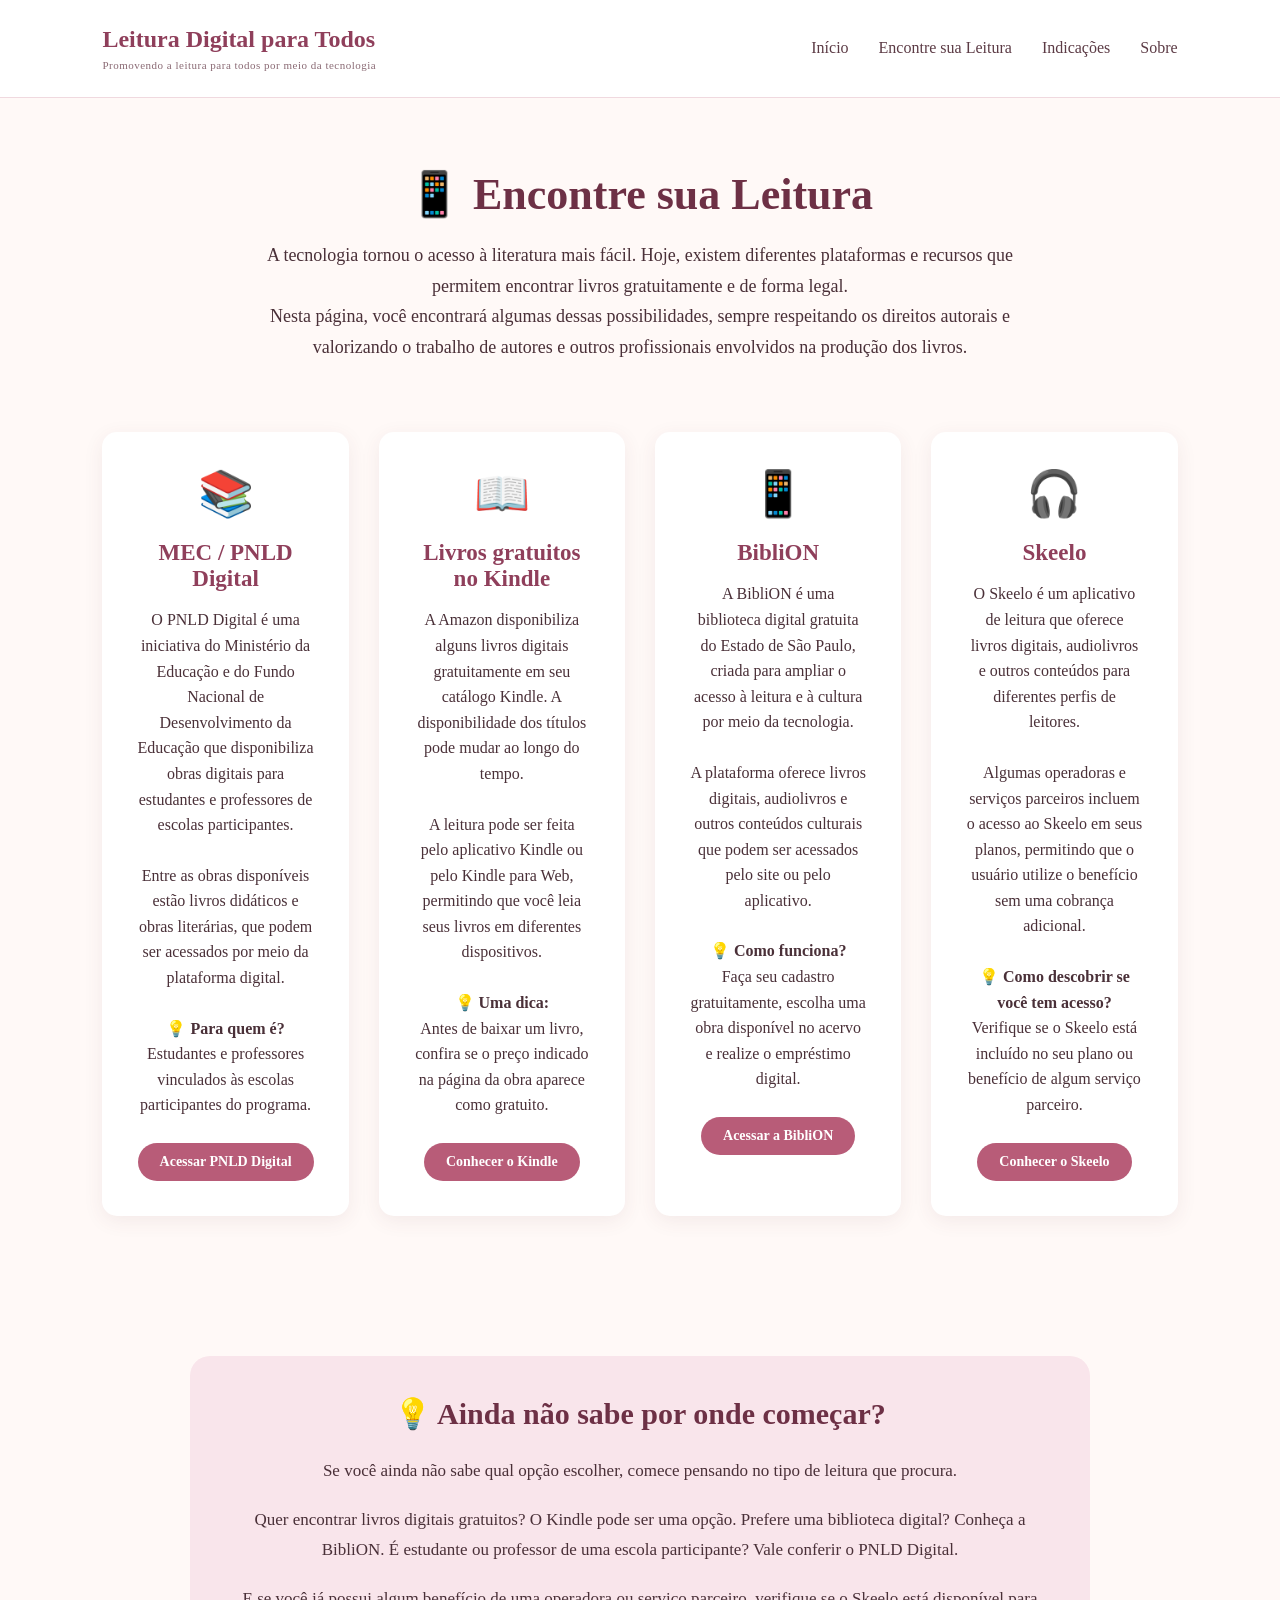
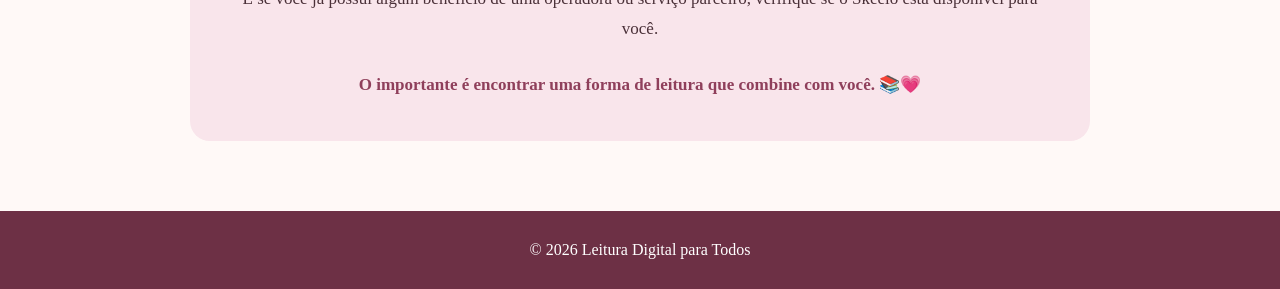
==== encontre.html @ 22017b5d "Criando a pagina Encontre sua Leitura" ====
<!DOCTYPE html>
<html lang="pt-BR">

<head>
    <meta charset="UTF-8">
    <meta name="viewport" content="width=device-width, initial-scale=1.0">

    <title>Encontre sua Leitura | Leitura Digital para Todos</title>

    <link rel="stylesheet" href="estilo.css">
</head>

<body>

    <header>

        <div class="logo">
            Leitura Digital para Todos
            <span>Promovendo a leitura para todos por meio da tecnologia</span>
        </div>

        <nav>
            <a href="index.html">Início</a>
            <a href="encontre.html">Encontre sua Leitura</a>
            <a href="#">Indicações</a>
            <a href="#">Sobre</a>
        </nav>

    </header>


    <main>

        <section class="pagina-intro">
    
            <h1>📱 Encontre sua Leitura</h1>
    
            <p>
                A tecnologia tornou o acesso à literatura mais fácil.
                Hoje, existem diferentes plataformas e recursos que permitem
                encontrar livros gratuitamente e de forma legal.
            </p>
    
            <p>
                Nesta página, você encontrará algumas dessas possibilidades,
                sempre respeitando os direitos autorais e valorizando o trabalho
                de autores e outros profissionais envolvidos na produção dos livros.
            </p>
    
        </section>
    
    
        <!-- PRIMEIRO CARD -->
    
        <section class="plataformas">
    
            <div class="plataforma-card">
    
                <span class="icone">📚</span>
    
                <h2>MEC / PNLD Digital</h2>
    
                <p>
                    O PNLD Digital é uma iniciativa do Ministério da Educação e do
                    Fundo Nacional de Desenvolvimento da Educação que disponibiliza
                    obras digitais para estudantes e professores de escolas participantes.
                </p>
    
                <p>
                    Entre as obras disponíveis estão livros didáticos e obras literárias,
                    que podem ser acessados por meio da plataforma digital.
                </p>
    
                <p>
                    <strong>💡 Para quem é?</strong><br>
                    Estudantes e professores vinculados às escolas participantes do programa.
                </p>
    
                <a href="#" class="botao">
                    Acessar PNLD Digital
                </a>
    
            </div>

        <!-- SEGUNDO CARD -->    
            
        <div class="plataforma-card">

            <span class="icone">📖</span>
        
            <h2>Livros gratuitos no Kindle</h2>
        
            <p>
                A Amazon disponibiliza alguns livros digitais gratuitamente
                em seu catálogo Kindle. A disponibilidade dos títulos pode
                mudar ao longo do tempo.
            </p>
        
            <p>
                A leitura pode ser feita pelo aplicativo Kindle ou pelo
                Kindle para Web, permitindo que você leia seus livros em
                diferentes dispositivos.
            </p>
        
            <p>
                <strong>💡 Uma dica:</strong><br>
                Antes de baixar um livro, confira se o preço indicado na
                página da obra aparece como gratuito.
            </p>
        
            <a href="#" class="botao">
                Conhecer o Kindle
            </a>
        
            </div>

        <!-- TERCEIRO CARD -->   


        <div class="plataforma-card">

            <span class="icone">📱</span>
        
            <h2>BibliON</h2>
        
            <p>
                A BibliON é uma biblioteca digital gratuita do Estado de São Paulo,
                criada para ampliar o acesso à leitura e à cultura por meio da tecnologia.
            </p>
        
            <p>
                A plataforma oferece livros digitais, audiolivros e outros conteúdos
                culturais que podem ser acessados pelo site ou pelo aplicativo.
            </p>
        
            <p>
                <strong>💡 Como funciona?</strong><br>
                Faça seu cadastro gratuitamente, escolha uma obra disponível
                no acervo e realize o empréstimo digital.
            </p>
        
            <a href="#" class="botao">
                Acessar a BibliON
            </a>
        
            </div>

        <!-- QUARTO CARD -->  

        <div class="plataforma-card">

            <span class="icone">🎧</span>
        
            <h2>Skeelo</h2>
        
            <p>
                O Skeelo é um aplicativo de leitura que oferece livros digitais,
                audiolivros e outros conteúdos para diferentes perfis de leitores.
            </p>
        
            <p>
                Algumas operadoras e serviços parceiros incluem o acesso ao
                Skeelo em seus planos, permitindo que o usuário utilize o benefício
                sem uma cobrança adicional.
            </p>
        
            <p>
                <strong>💡 Como descobrir se você tem acesso?</strong><br>
                Verifique se o Skeelo está incluído no seu plano ou benefício
                de algum serviço parceiro.
            </p>
        
            <a href="#" class="botao">
                Conhecer o Skeelo
            </a>
        
            </div>

            
        </section>

        <!-- DICAS -->  


        <section class="comeco">

            <h2>💡 Ainda não sabe por onde começar?</h2>
        
            <p>
                Se você ainda não sabe qual opção escolher, comece pensando
                no tipo de leitura que procura.
            </p>
        
            <p>
                Quer encontrar livros digitais gratuitos? O Kindle pode ser
                uma opção. Prefere uma biblioteca digital? Conheça a BibliON.
                É estudante ou professor de uma escola participante? Vale
                conferir o PNLD Digital.
            </p>
        
            <p>
                E se você já possui algum benefício de uma operadora ou serviço
                parceiro, verifique se o Skeelo está disponível para você.
            </p>
        
            <p class="frase-final">
                O importante é encontrar uma forma de leitura que combine
                com você. 📚💗
            </p>
        
        </section>
        
    
    
    </main>


    <footer>

        <p>
            © 2026 Leitura Digital para Todos
        </p>

    </footer>

</body>

</html>
---- estilo.css ----
* {
    margin: 0;
    padding: 0;
    box-sizing: border-box;
}

body {
    font-family: Georgia, 'Times New Roman', serif;
    background-color: #fff9f7;
    color: #4a3038;
}


/* CABEÇALHO */

header {
    background-color: #ffffff;
    padding: 25px 8%;
    display: flex;
    justify-content: space-between;
    align-items: center;
    border-bottom: 1px solid #f0d9df;
}

.logo {
    font-size: 24px;
    font-weight: bold;
    color: #8f3f5b;
    line-height: 1.2;
}

.logo span {
    display: block;
    font-size: 11px;
    font-weight: normal;
    color: #8a6a74;
    margin-top: 5px;
    letter-spacing: 0.5px;
}

nav {
    display: flex;
    gap: 30px;
}

nav a {
    text-decoration: none;
    color: #5c3b45;
    font-size: 16px;
}

nav a:hover {
    color: #b85c78;
}


/* ÁREA PRINCIPAL */

.hero {
    min-height: 500px;
    display: flex;
    align-items: center;
    padding: 70px 10%;
    background: linear-gradient(
        120deg,
        #f9dce5,
        #fff9f7
    );
}

.hero-text {
    max-width: 650px;
}

.hero h1 {
    font-size: 56px;
    line-height: 1.1;
    color: #6d3045;
    margin-bottom: 25px;
}

.hero p {
    font-size: 19px;
    line-height: 1.7;
    margin-bottom: 35px;
}


/* BOTÃO */

.botao {
    display: inline-block;
    background-color: #b85c78;
    color: white;
    padding: 15px 28px;
    border-radius: 30px;
    text-decoration: none;
    font-weight: bold;
}

.botao:hover {
    background-color: #8f3f5b;
}


/* APRESENTAÇÃO */

.apresentacao {
    text-align: center;
    max-width: 800px;
    margin: 80px auto;
    padding: 0 25px;
}

.apresentacao h2 {
    font-size: 36px;
    color: #6d3045;
    margin-bottom: 20px;
}

.apresentacao p {
    font-size: 18px;
    line-height: 1.8;
}


/* CARDS */

.destaques {
    display: flex;
    justify-content: center;
    gap: 30px;
    padding: 40px 8% 100px;
}

.card {
    background-color: white;
    padding: 35px;
    width: 30%;
    text-align: center;
    border-radius: 15px;
    box-shadow: 0 5px 20px rgba(100, 50, 70, 0.08);
}

.card span {
    font-size: 40px;
}

.card h3 {
    margin: 20px 0 15px;
    color: #8f3f5b;
}

.card p {
    line-height: 1.6;
}


/* RODAPÉ */

footer {
    text-align: center;
    padding: 30px;
    background-color: #6d3045;
    color: white;
}

/* PÁGINA ENCONTRE SUA LEITURA */

.pagina-intro {
    text-align: center;
    max-width: 800px;
    margin: 70px auto 50px;
    padding: 0 25px;
}

.pagina-intro h1 {
    font-size: 44px;
    color: #6d3045;
    margin-bottom: 20px;
}

.pagina-intro p {
    font-size: 18px;
    line-height: 1.7;
}


/* PLATAFORMAS */

.plataformas {
    display: flex;
    justify-content: center;
    gap: 30px;
    padding: 20px 8% 70px;
}

.plataforma-card {
    background-color: white;
    width: 30%;
    padding: 35px;
    text-align: center;
    border-radius: 15px;
    box-shadow: 0 5px 20px rgba(100, 50, 70, 0.08);
}

.plataforma-card .icone {
    font-size: 45px;
}

.plataforma-card h2 {
    color: #8f3f5b;
    font-size: 23px;
    margin: 20px 0 15px;
}

.plataforma-card p {
    line-height: 1.6;
    margin-bottom: 25px;
}


/* BOTÕES DOS CARDS */

.plataforma-card .botao {
    padding: 11px 22px;
    font-size: 14px;
}


/* DICA */

.dica-leitura {
    max-width: 800px;
    margin: 20px auto 90px;
    padding: 40px;
    background-color: #f9dce5;
    border-radius: 15px;
    text-align: center;
}

.dica-leitura h2 {
    color: #6d3045;
    margin-bottom: 20px;
}

.dica-leitura p {
    line-height: 1.7;
    margin-bottom: 12px;
}

/* ENCERRAMENTO DA PÁGINA ENCONTRE SUA LEITURA */

.comeco {
    max-width: 900px;
    margin: 70px auto;
    padding: 40px;
    text-align: center;
    background-color: #f9e5eb;
    border-radius: 20px;
}

.comeco h2 {
    color: #6d3045;
    font-size: 30px;
    margin-bottom: 25px;
}

.comeco p {
    color: #4a3038;
    font-size: 17px;
    line-height: 1.8;
    margin-bottom: 18px;
}

.comeco .frase-final {
    color: #8f3f5b;
    font-weight: bold;
    margin-top: 25px;
    margin-bottom: 0;
}
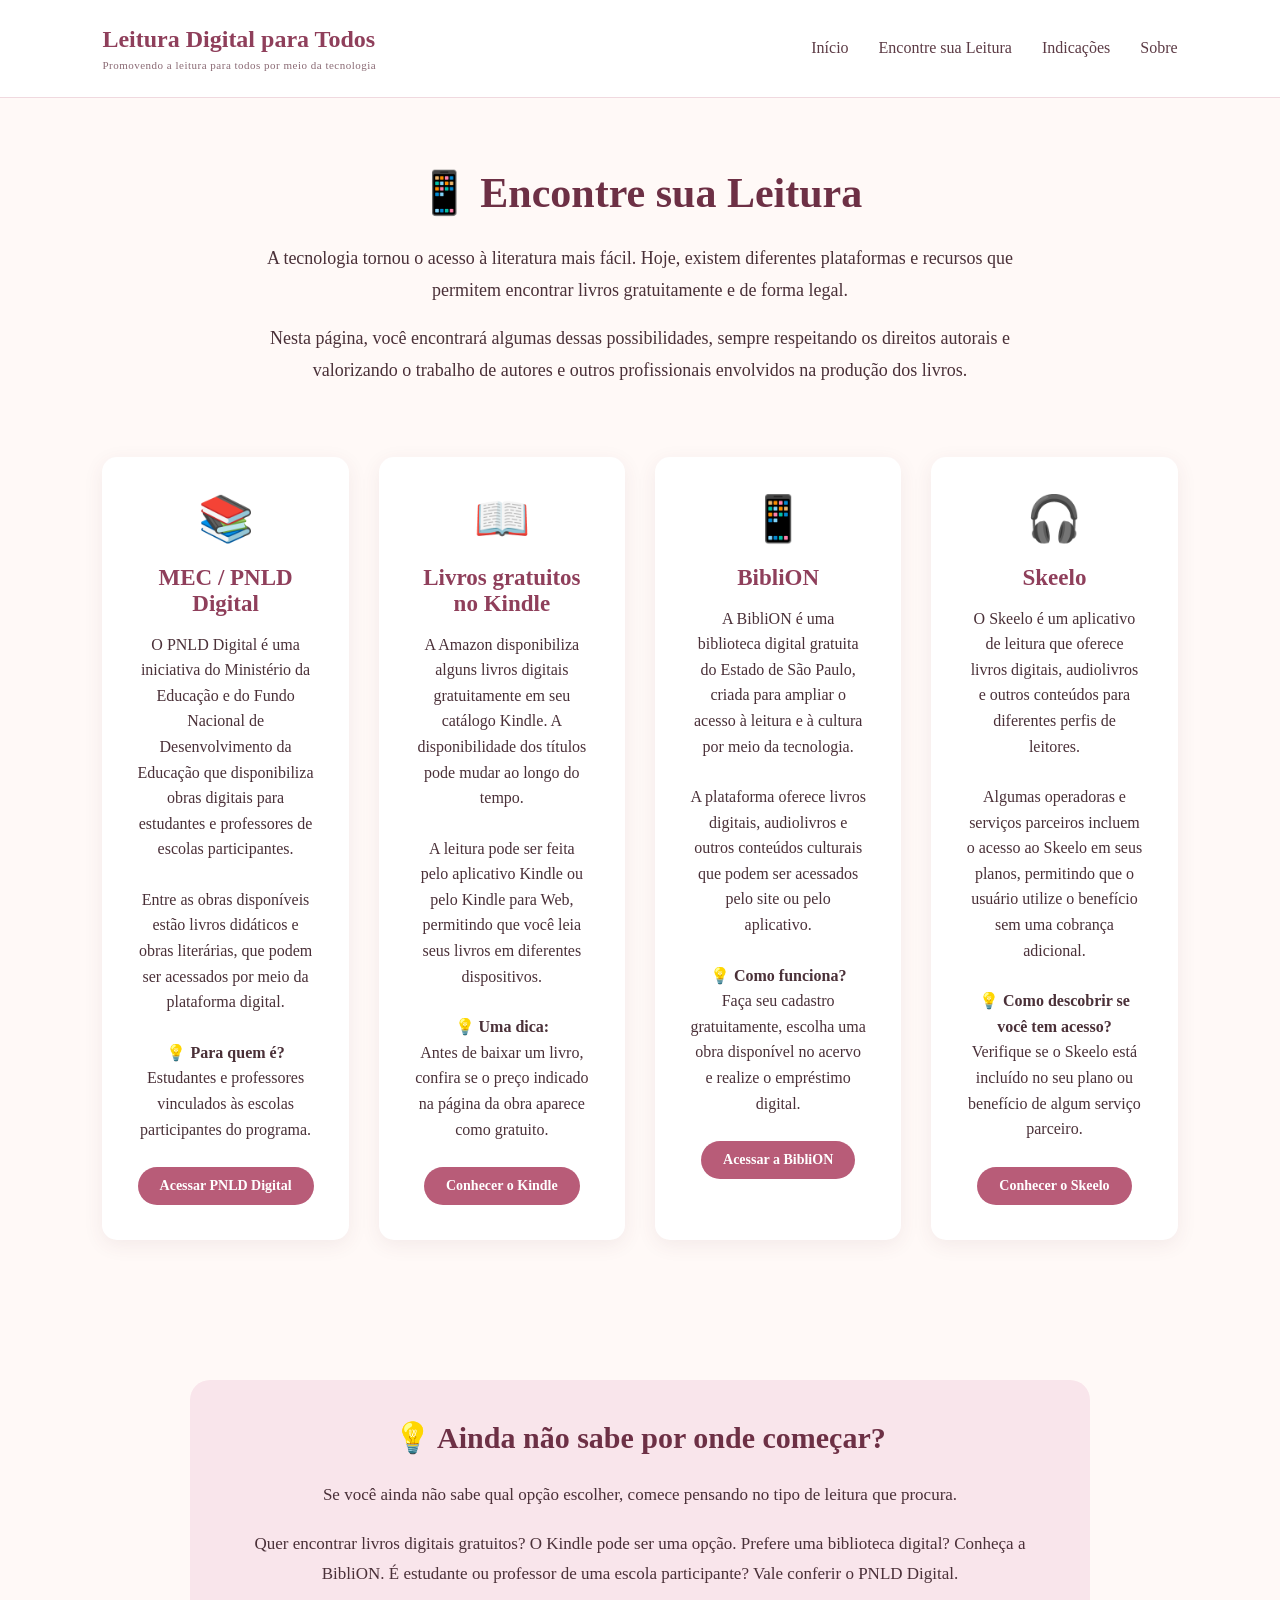
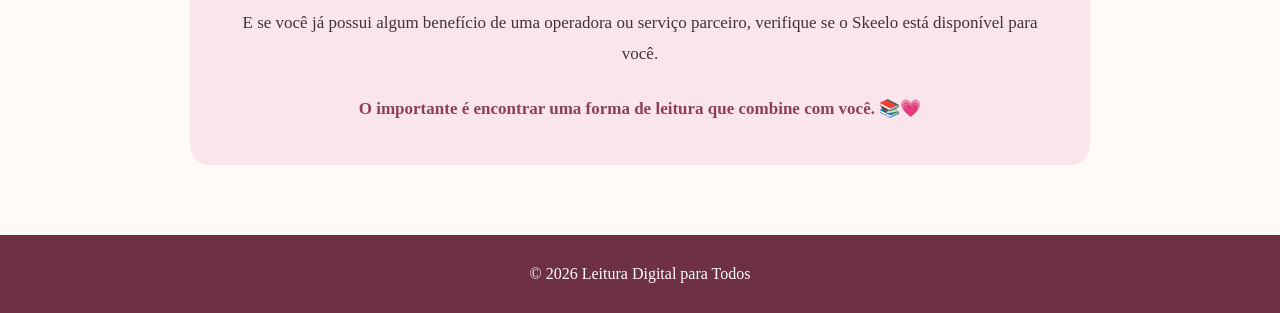
==== commit ce6d0dc8: "Páginas: Encontre sua Leitura e Indicações" ====
--- a/encontre.html
+++ b/encontre.html
@@ -22,7 +22,7 @@
         <nav>
             <a href="index.html">Início</a>
             <a href="encontre.html">Encontre sua Leitura</a>
-            <a href="#">Indicações</a>
+            <a href="indicacoes.html">Indicações</a>              
             <a href="#">Sobre</a>
         </nav>
 
@@ -76,7 +76,7 @@
                     Estudantes e professores vinculados às escolas participantes do programa.
                 </p>
     
-                <a href="#" class="botao">
+                <a href="https://pnld.fnde.gov.br/" class="botao" target="_blank" rel="noopener noreferrer">
                     Acessar PNLD Digital
                 </a>
     
@@ -108,7 +108,7 @@
                 página da obra aparece como gratuito.
             </p>
         
-            <a href="#" class="botao">
+            <a href="https://www.amazon.com.br/eBooks-Gratuitos-Portugu%C3%AAs-Loja-Kindle/s?rh=n%3A6311441011%2Cp_n_feature_browse-bin%3A6406078011" class="botao" target="_blank" rel="noopener noreferrer">
                 Conhecer o Kindle
             </a>
         
@@ -139,7 +139,7 @@
                 no acervo e realize o empréstimo digital.
             </p>
         
-            <a href="#" class="botao">
+            <a href="https://www.biblion.org.br/" class="botao" target="_blank" rel="noopener noreferrer">
                 Acessar a BibliON
             </a>
         
@@ -170,7 +170,7 @@
                 de algum serviço parceiro.
             </p>
         
-            <a href="#" class="botao">
+            <a href="https://skeelo.com/pt/" class="botao" target="_blank" rel="noopener noreferrer">
                 Conhecer o Skeelo
             </a>
         
--- a/estilo.css
+++ b/estilo.css
@@ -280,4 +280,94 @@
     margin-bottom: 0;
 }
 
-
+/* ============================= */
+/* PÁGINA DE INDICAÇÕES */
+/* ============================= */
+
+.pagina-intro {
+    max-width: 850px;
+    margin: 70px auto 50px;
+    padding: 0 25px;
+    text-align: center;
+}
+
+.pagina-intro h1 {
+    font-size: 42px;
+    color: #6d3045;
+    margin-bottom: 25px;
+}
+
+.pagina-intro p {
+    font-size: 18px;
+    line-height: 1.8;
+    margin-bottom: 15px;
+}
+
+
+/* CATEGORIAS */
+
+.categoria-livros {
+    max-width: 1100px;
+    margin: 70px auto;
+    padding: 0 30px;
+}
+
+.categoria-livros h2 {
+    color: #8f3f5b;
+    font-size: 30px;
+    margin-bottom: 30px;
+    text-align: center;
+}
+
+
+/* ÁREA DOS LIVROS */
+
+.livros {
+    display: flex;
+    flex-wrap: wrap;
+    justify-content: center;
+    gap: 25px;
+}
+
+
+/* CARD DO LIVRO */
+
+.livro-card {
+    background-color: #ffffff;
+    width: 300px;
+    padding: 28px;
+    border-radius: 18px;
+    box-shadow: 0 5px 20px rgba(100, 50, 70, 0.08);
+    text-align: center;
+}
+
+.livro-card h3 {
+    color: #6d3045;
+    font-size: 22px;
+    margin-bottom: 10px;
+}
+
+.livro-card .autor {
+    color: #8f3f5b;
+    font-style: italic;
+    margin-bottom: 18px;
+}
+
+.livro-card p {
+    line-height: 1.6;
+    font-size: 16px;
+}
+
+.livro-card .faixa-etaria {
+    color: #8f3f5b;
+    font-weight: bold;
+    margin-bottom: 15px;
+}
+
+
+/* FINAL DA PÁGINA */
+
+.categoria-livros:last-of-type {
+    margin-bottom: 100px;
+}
+
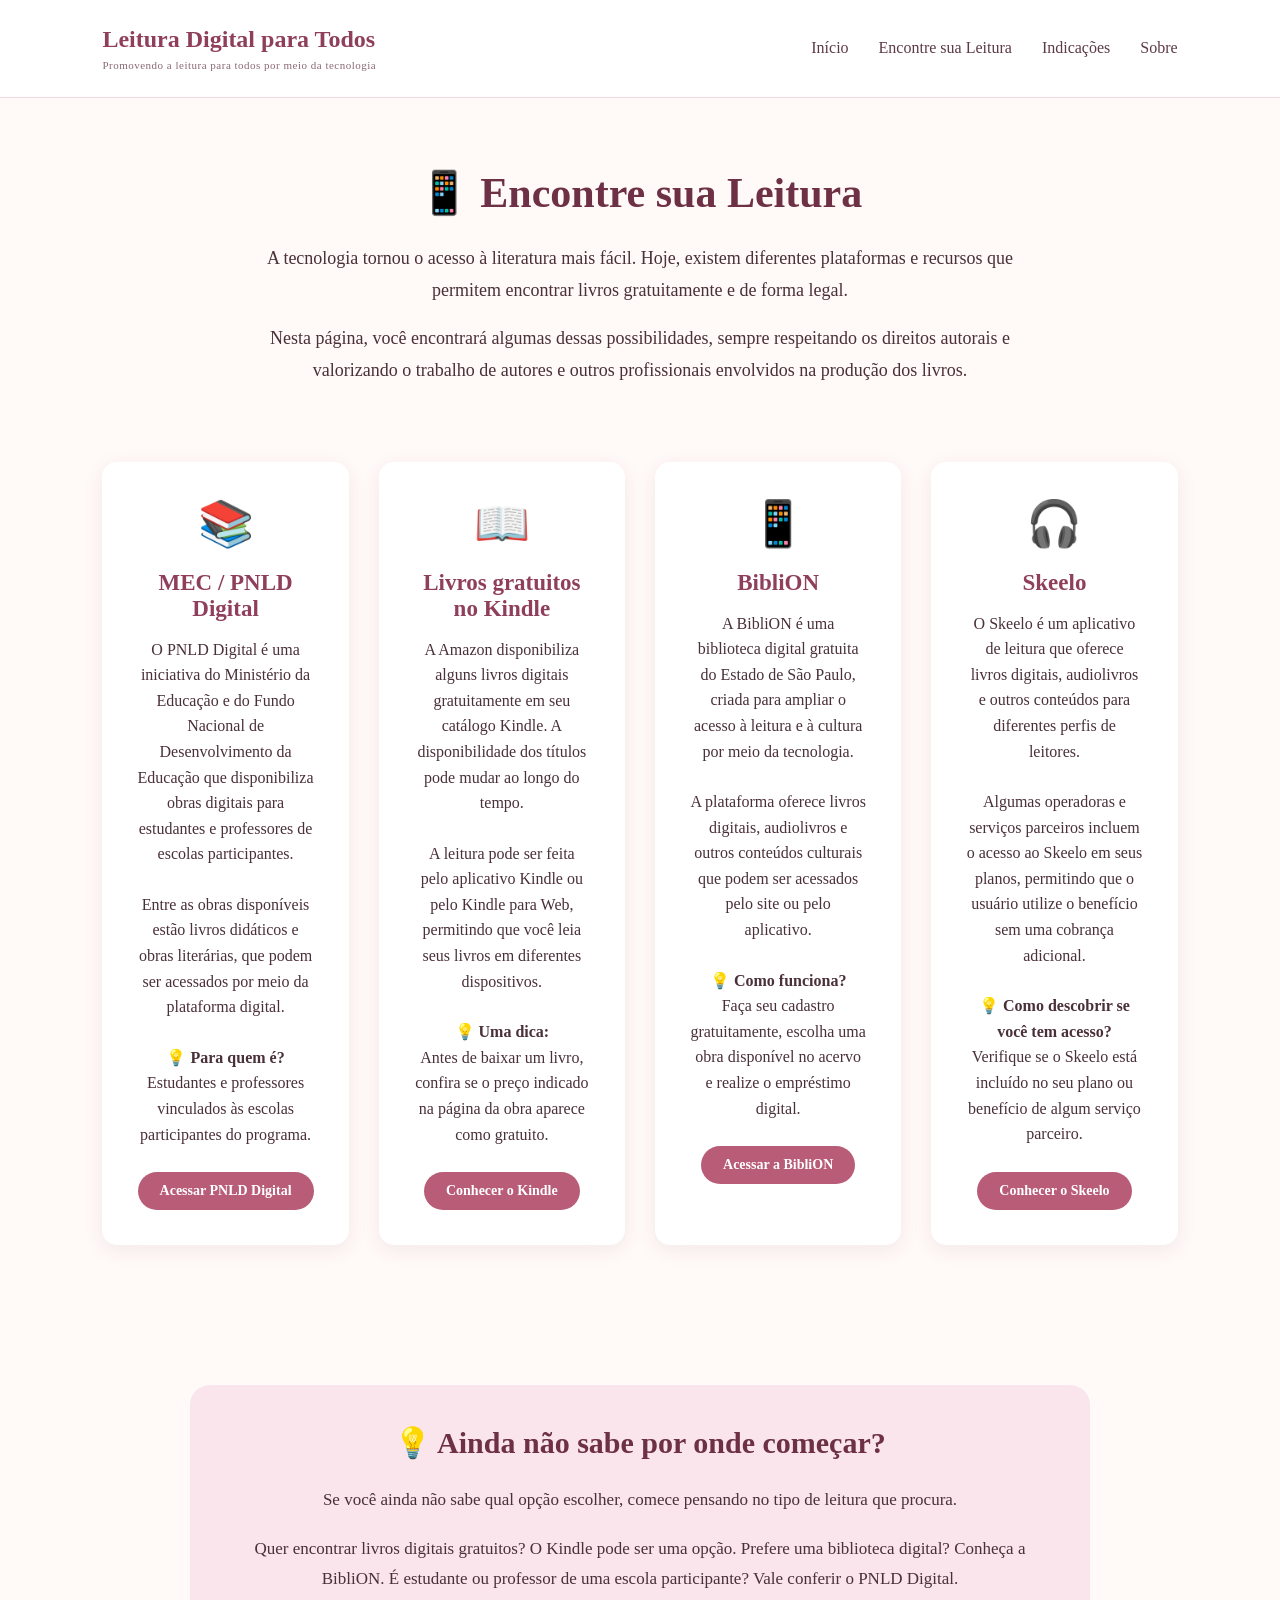
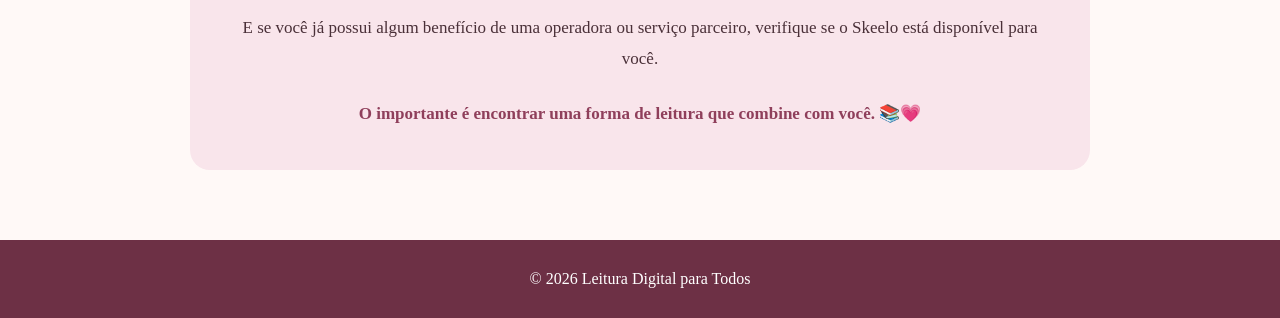
==== commit 53980a15: "Ajustando algumas paginas e criando a pagina Sobre." ====
--- a/encontre.html
+++ b/encontre.html
@@ -23,7 +23,7 @@
             <a href="index.html">Início</a>
             <a href="encontre.html">Encontre sua Leitura</a>
             <a href="indicacoes.html">Indicações</a>              
-            <a href="#">Sobre</a>
+            <a href="sobre.html">Sobre</a>
         </nav>
 
     </header>
--- a/estilo.css
+++ b/estilo.css
@@ -286,7 +286,7 @@
 
 .pagina-intro {
     max-width: 850px;
-    margin: 70px auto 50px;
+    margin: 70px auto 55px;
     padding: 0 25px;
     text-align: center;
 }
@@ -307,67 +307,379 @@
 /* CATEGORIAS */
 
 .categoria-livros {
+    max-width: 1150px;
+    margin: 75px auto;
+    padding: 0 30px;
+}
+
+.categoria-livros h2 {
+    color: #8f3f5b;
+    font-size: 30px;
+    margin-bottom: 32px;
+    text-align: center;
+}
+
+
+/* ÁREA DOS LIVROS */
+
+.livros {
+    display: flex;
+    justify-content: center;
+    align-items: stretch;
+    gap: 25px;
+}
+
+
+/* CARD DO LIVRO */
+
+.livro-card {
+    background-color: #ffffff;
+    width: 100%;
+    max-width: 350px;
+    min-height: 330px;
+    padding: 30px 27px;
+    border-radius: 18px;
+    box-shadow: 0 5px 20px rgba(100, 50, 70, 0.08);
+    text-align: center;
+
+    display: flex;
+    flex-direction: column;
+
+    transition: transform 0.2s ease, box-shadow 0.2s ease;
+}
+
+
+/* EFEITO AO PASSAR O MOUSE */
+
+.livro-card:hover {
+    transform: translateY(-5px);
+    box-shadow: 0 8px 25px rgba(100, 50, 70, 0.13);
+}
+
+
+/* TÍTULO DO LIVRO */
+
+.livro-card h3 {
+    color: #6d3045;
+    font-size: 21px;
+    line-height: 1.35;
+    margin-bottom: 10px;
+}
+
+
+/* AUTOR */
+
+.livro-card .autor {
+    color: #8f3f5b;
+    font-style: italic;
+    margin-bottom: 18px;
+}
+
+
+/* DESCRIÇÃO */
+
+.livro-card p {
+    line-height: 1.6;
+    font-size: 16px;
+}
+
+
+/* CLASSIFICAÇÃO ETÁRIA */
+
+.livro-card .faixa-etaria {
+    display: inline-block;
+    align-self: center;
+
+    color: #8f3f5b;
+    background-color: #f9e5eb;
+
+    font-weight: bold;
+    font-size: 14px;
+
+    padding: 5px 12px;
+    border-radius: 20px;
+
+    margin-bottom: 15px;
+}
+
+
+/* OPINIÃO PESSOAL */
+
+.livro-card .opiniao {
+    margin-top: auto;
+    padding-top: 18px;
+
+    color: #8f3f5b;
+    font-size: 14px;
+    font-style: italic;
+    line-height: 1.5;
+}
+
+
+/* ÚLTIMA CATEGORIA */
+
+.categoria-livros:last-of-type {
+    margin-bottom: 100px;
+}
+
+
+/* ============================= */
+/* RESPONSIVIDADE */
+/* ============================= */
+
+/* TABLETS */
+
+@media (max-width: 950px) {
+
+    .livros {
+        flex-wrap: wrap;
+    }
+
+    .livro-card {
+        max-width: 320px;
+    }
+
+}
+
+
+/* CELULARES */
+
+@media (max-width: 700px) {
+
+    .categoria-livros {
+        margin: 55px auto;
+        padding: 0 20px;
+    }
+
+    .categoria-livros h2 {
+        font-size: 26px;
+    }
+
+    .livros {
+        flex-direction: column;
+        align-items: center;
+    }
+
+    .livro-card {
+        max-width: 400px;
+        min-height: auto;
+    }
+
+    .pagina-intro h1 {
+        font-size: 34px;
+    }
+
+    .pagina-intro p {
+        font-size: 16px;
+    }
+
+}
+/* ============================= */
+/* PÁGINA SOBRE */
+/* ============================= */
+
+.sobre-secao {
     max-width: 1100px;
     margin: 70px auto;
     padding: 0 30px;
 }
 
-.categoria-livros h2 {
+.sobre-secao h2 {
+    text-align: center;
     color: #8f3f5b;
     font-size: 30px;
-    margin-bottom: 30px;
-    text-align: center;
-}
-
-
-/* ÁREA DOS LIVROS */
-
-.livros {
-    display: flex;
-    flex-wrap: wrap;
+    margin-bottom: 35px;
+}
+
+
+/* CARDS DOS OBJETIVOS */
+
+.objetivos {
+    display: flex;
     justify-content: center;
     gap: 25px;
-}
-
-
-/* CARD DO LIVRO */
-
-.livro-card {
+    flex-wrap: wrap;
+}
+
+.objetivo-card {
     background-color: #ffffff;
-    width: 300px;
-    padding: 28px;
+    width: 240px;
+    min-height: 260px;
+    padding: 30px 25px;
     border-radius: 18px;
+    text-align: center;
     box-shadow: 0 5px 20px rgba(100, 50, 70, 0.08);
-    text-align: center;
-}
-
-.livro-card h3 {
-    color: #6d3045;
-    font-size: 22px;
-    margin-bottom: 10px;
-}
-
-.livro-card .autor {
-    color: #8f3f5b;
+
+    transition: transform 0.2s ease, box-shadow 0.2s ease;
+}
+
+.objetivo-card:hover {
+    transform: translateY(-5px);
+    box-shadow: 0 8px 25px rgba(100, 50, 70, 0.13);
+}
+
+.objetivo-card span {
+    font-size: 38px;
+}
+
+.objetivo-card h3 {
+    color: #6d3045;
+    font-size: 20px;
+    margin: 18px 0 12px;
+}
+
+.objetivo-card p {
+    font-size: 15px;
+    line-height: 1.6;
+}
+
+
+/* TECNOLOGIA E LEITURA */
+
+.tecnologia-leitura {
+    max-width: 850px;
+    padding: 40px;
+    background-color: #f9e5eb;
+    border-radius: 20px;
+    text-align: center;
+}
+
+.tecnologia-leitura h2 {
+    margin-bottom: 25px;
+}
+
+.tecnologia-leitura p {
+    color: #4a3038;
+    font-size: 17px;
+    line-height: 1.8;
+    margin-bottom: 18px;
+}
+
+.tecnologia-leitura p:last-child {
+    margin-bottom: 0;
+}
+
+
+/* FRASE FINAL */
+
+.frase-sobre {
+    max-width: 900px;
+    margin: 80px auto 100px;
+    padding: 45px 50px;
+
+    background-color: #f9dce5;
+    border-radius: 20px;
+
+    text-align: center;
+}
+
+.frase-sobre p {
+    color: #6d3045;
+    font-size: 21px;
+    line-height: 1.8;
     font-style: italic;
-    margin-bottom: 18px;
-}
-
-.livro-card p {
-    line-height: 1.6;
-    font-size: 16px;
-}
-
-.livro-card .faixa-etaria {
-    color: #8f3f5b;
     font-weight: bold;
-    margin-bottom: 15px;
-}
-
-
-/* FINAL DA PÁGINA */
-
-.categoria-livros:last-of-type {
-    margin-bottom: 100px;
-}
-
+}
+
+
+/* RESPONSIVIDADE */
+
+@media (max-width: 700px) {
+
+    .sobre-secao {
+        margin: 55px auto;
+        padding: 0 20px;
+    }
+
+    .sobre-secao h2 {
+        font-size: 26px;
+    }
+
+    .objetivo-card {
+        width: 100%;
+        max-width: 400px;
+    }
+
+    .tecnologia-leitura {
+        padding: 30px 25px;
+    }
+
+    .frase-sobre {
+        margin: 60px 20px 80px;
+        padding: 35px 25px;
+    }
+
+    .frase-sobre p {
+        font-size: 18px;
+    }
+
+}
+
+/* CAPA DA PÁGINA INICIAL */
+.hero {
+    min-height: 500px;
+    display: flex;
+    align-items: center;
+    justify-content: space-between;
+    gap: 50px;
+    padding: 70px 8%;
+    background: linear-gradient(120deg, #f9dce5, #fff9f7);
+}
+
+.hero-text {
+    flex: 1;
+    max-width: 600px;
+}
+
+.hero h1 {
+    font-size: 48px;
+    line-height: 1.15;
+    color: #6d3045;
+    margin-bottom: 25px;
+}
+
+.hero p {
+    font-size: 19px;
+    line-height: 1.7;
+    margin-bottom: 35px;
+}
+
+.hero-imagem {
+    flex: 1;
+    max-width: 400px;
+}
+
+.hero-imagem img {
+    display: block;
+    width: 100%;
+    height: 430px;
+    object-fit: cover;
+    object-position: center;
+    border-radius: 22px;
+    box-shadow: 0 8px 25px rgba(100, 50, 70, 0.15);
+}
+
+/* ADAPTAÇÃO PARA CELULARES */
+@media (max-width: 800px) {
+    .hero {
+        flex-direction: column;
+        text-align: center;
+        padding: 50px 7%;
+        gap: 35px;
+    }
+
+    .hero h1 {
+        font-size: 38px;
+    }
+
+    .hero-imagem {
+        width: 100%;
+        max-width: 400px;
+    }
+
+    .hero-imagem img {
+        height: auto;
+        max-height: 500px;
+        object-fit: contain;
+    }
+}
